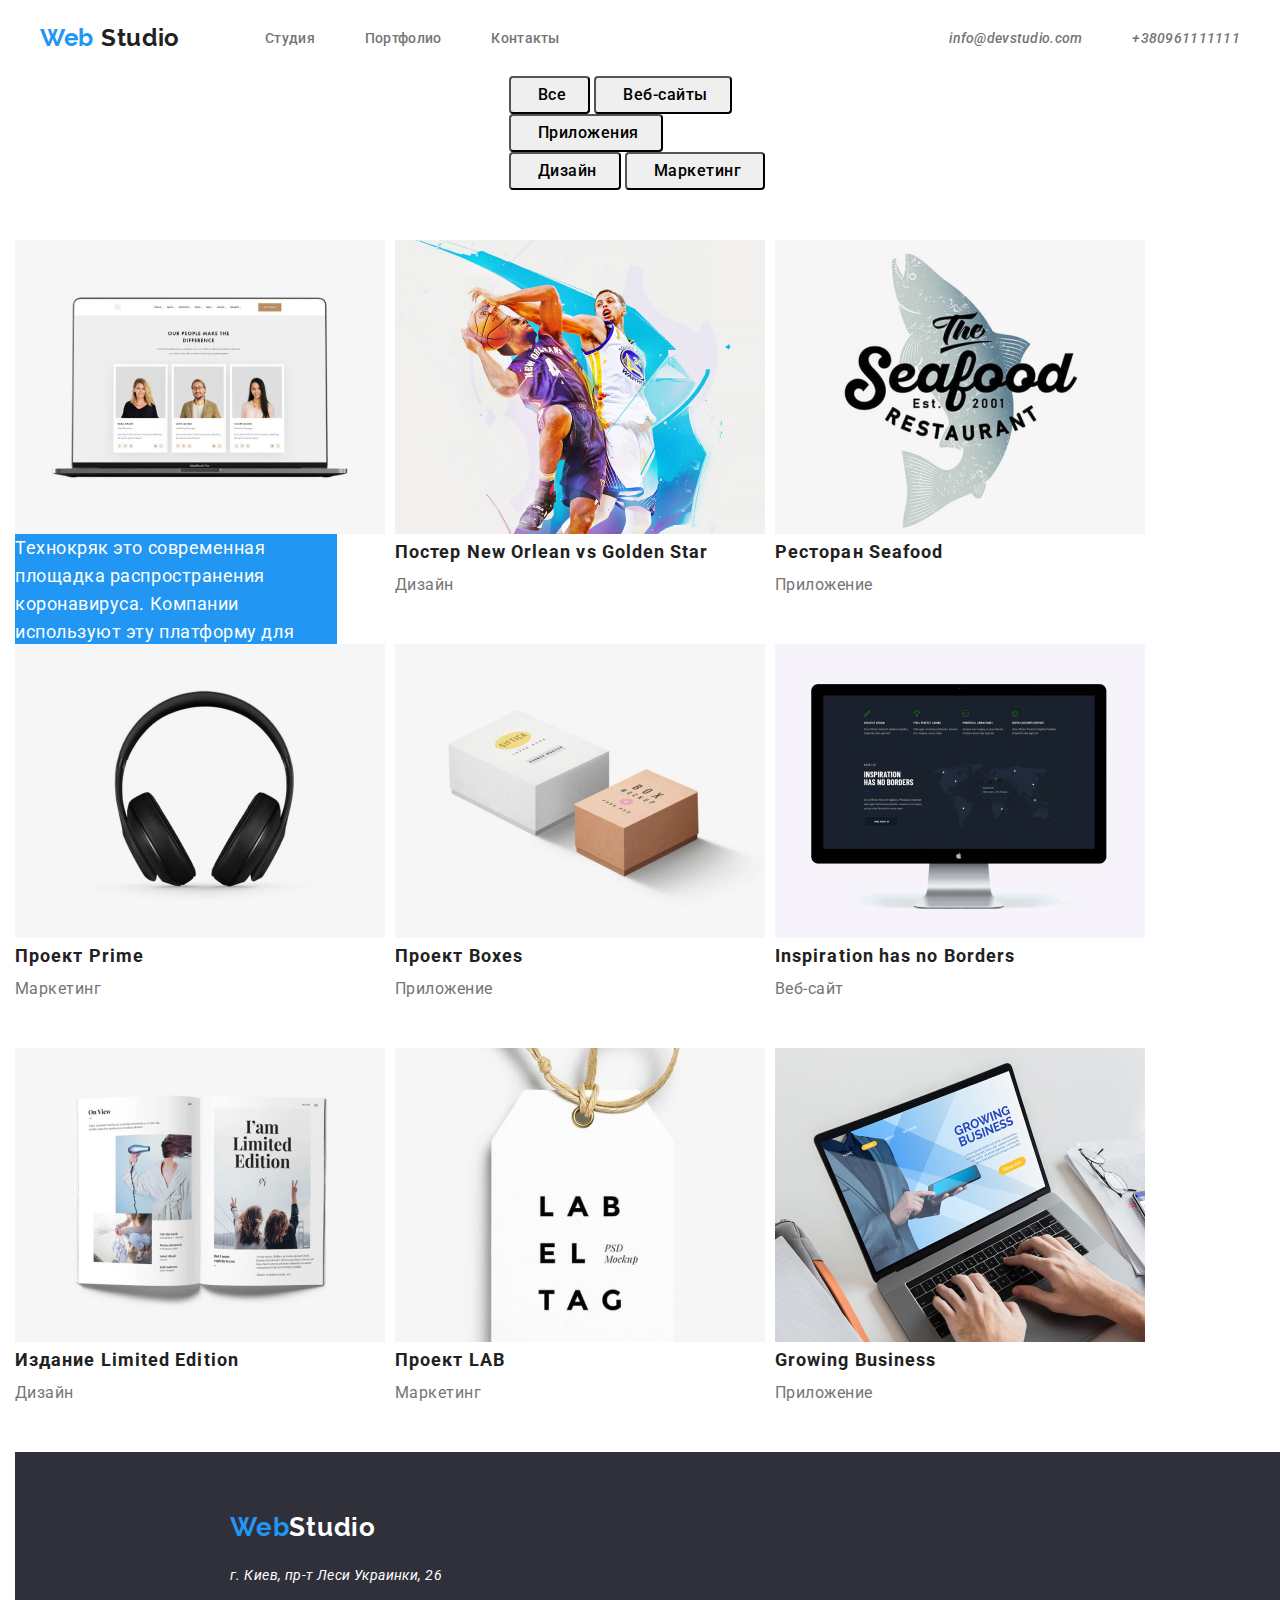
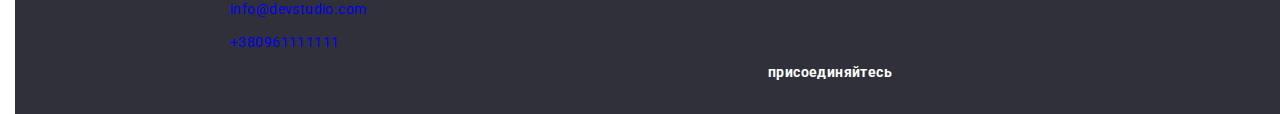
==== portfolio.html @ edb5d445 "исправления" ====
<!DOCTYPE html>
<html lang="ru">
<head>
    <meta charset="UTF-8">
    <meta name="viewport" content="width=device-width, initial-scale=1.0">
    <title>Портфолио</title>
    <link href="https://fonts.googleapis.com/css2?family=Raleway:wght@700&family=Roboto:wght@400;500;700&display=swap " rel="stylesheet">
    <link rel="stylesheet" href="./css/normalize.css">
    <link rel="stylesheet" href="./css/styles.css">
</head>
<body> 
   <!--шапка сайта-->
   <header class="header-navigation">
    <nav class="navigation container">
      <a class="logo link" href="./index.html" lang="en"><span class="logo-blue">Web </span>Studio</a>
        <ul class="navigation-list list">
            <li class="navigation-list-item">
              <a class="navigation-list-link link" href="./index.html" >Студия</a>
            </li>
            <li class="navigation-list-item">
              <a class="navigation-list-link link" href="./portfolio.html" >Портфолио</a>
            </li>
            <li class="navigation-list-item">
              <a class="navigation-list-link link" href="">Контакты</a>
            </li>
        </ul>
    <div class="header-utils">
    <address class="address list">
      <ul class="auth-nav list">
       <li class="navigation-list-item">
         <a class="header-mail-link link" href="mailto:info@devstudio.com">info@devstudio.com</a>
       </li>
       <li class="navigation-list-item">
         <a class="header-tel-link link" href="tel:+380961111111">+380961111111</a>
       </li>
     </ul>
    </address>
    </div>
    </nav>
</header>
<main>
<!--фильтр-->
    <main>
         <ul class="filtr list">
            <li class="filtr-list">
                <button class="filtr-list-button">Все</button>
                <button class="filtr-list-button">Веб-сайты</button>
                <button class="filtr-list-button">Приложения</button>
                <button class="filtr-list-button">Дизайн</button>
                <button class="filtr-list-button">Маркетинг</button>
            </li>  
            
         </ul>

<!--галерея-->
       <section>
       <h2 class="main-title" hidden>Галерея</h2>
       <ul class="galery list">
          <li class="galery-list">
              <a class="galery-list-link link" href="">
              <img class="galery-list-img" src="./img2/img.jpg" alt="изображение людей">
              <p class="galery-list-first">Технокряк это современная площадка распространения коронавируса. Компании используют эту платформу для цифрового шпионажа и атак на защищённые сервера конкурентов.</p>
              <h3 class="galery-title">Технокряк</h3>
              <p class="galery-subtitle">Веб-сайт</p> 
              </a> 
          </li>
          <li class="galery-list">
            <a class="galery-list-link link" href="">
             <img class="galery-list-img" src="./img2/img1.jpg" alt="изображение играющих баскетболистов">
             <h3 class="galery-title">Постер New Orlean vs Golden Star</h3>
             <p class="galery-subtitle">Дизайн</p> 
            </a> 
        </li>
        <li class="galery-list">
            <a class="galery-list-link link" href="">
             <img class="galery-list-img" src="./img2/img2.jpg" alt="название ресторана сиафуд">
             <h3 class="galery-title">Ресторан Seafood</h3>
             <p class="galery-subtitle">Приложение</p> 
            </a> 
        </li>
        <li class="galery-list">
            <a class="galery-list-link link" href="">
             <img class="galery-list-img" src="./img2/img3.jpg" alt="изображение наушников">
             <h3 class="galery-title">Проект Prime</h3>
             <p class="galery-subtitle">Маркетинг</p>
            </a>  
        </li>
        <li class="galery-list">
            <a class="galery-list-link link" href="">
             <img class="galery-list-img" src="./img2/img4.jpg" alt="изображение двух боксов">
             <h3 class="galery-title">Проект Boxes</h3>
             <p class="galery-subtitle">Приложение</p>
            </a>  
        </li>
        <li class="galery-list">
            <a class="galery-list-link link" href="">
             <img class="galery-list-img" src="./img2/img5.jpg" alt="изображение монитора">
             <h3 class="galery-title">Inspiration has no Borders</h3>
             <p class="galery-subtitle">Веб-сайт</p> 
            </a> 
        </li>
        <li class="galery-list">
            <a class="galery-list-link link" href="">
             <img class="galery-list-img" src="./img2/img6.jpg" alt="изображение книги">
             <h3 class="galery-title">Издание Limited Edition</h3>
             <p class="galery-subtitle">Дизайн</p> 
            </a> 
        </li>
        <li class="galery-list">
            <a class="galery-list-link link" href="">
             <img class="galery-list-img" src="./img2/img7.jpg" alt="изображение бирки">
             <h3 class="galery-title">Проект LAB</h3>
             <p class="galery-subtitle">Маркетинг</p> 
            </a>

        </li>
        <li class="galery-list">
            <a class="galery-list-link link" href="">
             <img class="galery-list-img" src="./img2/img8.jpg" alt="фотоноутбука">
             <h3 class="galery-title">Growing Business</h3>
             <p class="galery-subtitle">Приложение</p> 
            </a> 
        </li>
      </ul>
    </section>
    </main>

    <footer>
      <!--контактная инфо-->
      <section class="footer">
     <div class="container">
         <h2 hidden>контактная информация</h2>
        <a class="contacts-logo link" href="./index.html" lang="en"><span class="contacts-logo-blue link">Web</span>Studio</a>
           <ul class="contacts-list list">
             <li class="contacts-list-item">
               <address class="address">г. Киев, пр-т Леси Украинки, 26</address>
            </li>
             <li class="contacts-list-item">
               <a class="contacts-mail link" href="mailto:info@devstudio.com">info@devstudio.com</a>
            </li>
             <li class="contacts-list-item">
               <a class="contacts-tell link" href="tel:+380961111111">+380961111111</a>
            </li>
           </ul>                  
     <div class="invitation">
       <b class="footer-title">присоединяйтесь</b>
       <ul class="footer-social-list list">
        <li>
          <a class="footer-social-list-ikon" href="" aria-label="иконка инстаграмм"></a>
        </li>
        <li>
          <a class="footer-social-list-ikon" href="" aria-label="иконка твиттера"></a>
        </li>
        <li>
          <a class="footer-social-list-ikon" href="" aria-label="иконка фейсбук"></a>
        </li>
        <li>
          <a class="footer-social-list-ikon" href="" aria-label="иконка линкедин"></a>
        </li>
       </ul>
     </div>
    </div>
  </section>
    </footer>

</body>
---- css/styles.css ----
@font-face { 
    font-family: 'Raleway';
    font-style: normal;
    font-weight: 700;
    src: local('Raleway Bold'), local('Raleway-Bold'),
         url('../fonts/raleway-v16-latin-700.woff2') format('woff2'), /* Chrome 26+, Opera 23+, Firefox 39+ */
         url('../fonts/raleway-v16-latin-700.woff') format('woff'); /* Chrome 6+, Firefox 3.6+, IE 9+, Safari 5.1+ */
  }
  html {
    box-sizing: border-box;
  }

  *,
  *::before,
  *::after {
    box-sizing: inherit;
    margin: 0;
    padding: 0;
  }
  img{
    display: block;
    max-width: 100%;
    height: auto;
  }

  body{
    background-color: #ffffff;
    font-family: 'Roboto', sans-serif;
    font-style: normal;
    color:#757575;
    margin-left: 15px;
    margin-right: 15px;
    }
    
    .container {
    width: 1200px;
    padding-left: 0px;
    padding-right: 0px;
    margin-left: auto;
    margin-right: auto;
    }

    .our-team {
    background-color: #AFB1B8;
    width: 1620px;
    }
    

    /* оформление шапки */

    .navigation {
    display: block;
    display: flex;
    align-items: center;

    }

    .navigation-list{
    display: flex;
    }

    .navigation-list-item:not(:last-child)
    {margin-right: 50px;}

    .header-navigation{
      display: flex;  
      align-items: center;
      justify-content:space-between ;
      
      }

    .header-utils {
    margin-left: auto;
    display: flex;
    }
    .auth-nav {
      display: flex;
    }




    .navigation-list-item
    {
    font-weight: 500;
    font-size: 14px;
    line-height: 16px;
    letter-spacing: 0.02em;  
    color: #212121;
  
    }
    

 

    .link {text-decoration: none;}
    .list{
      list-style: none;
      padding: 0px;
      margin: 0px;}
    
    .logo
    {
    margin-right: 85px;  
    font-family: Raleway;
    font-weight: bold;
    font-size: 24px;
    line-height: 1.167;
    letter-spacing: 0.03em; 
    color: #212121;
    padding-top: 24px;
    padding-bottom: 24px;
    }
    .logo-blue
    {color: #2196F3}
    


    .navigation-list-link:hover,
    .navigation-list-link:focus,
    .header-mail-link:hover,
    .header-mail-link:focus,
    .header-tel-link:hover,
    .header-tel-link:focus
    {color: #2196F3}
    
    .navigation-list-link
    {
    font-weight: 500;
    font-size: 14px;
    line-height: 1.14;
    letter-spacing: 0.02em;
    text-decoration: none;
    list-style: none;
    text-decoration: none;
    color: #757575;
    padding-top: 32px;
    padding-bottom: 32px}
    
    
    
    .header-mail-link, 
    .header-tel-link
    {
    font-family: Roboto;
    font-weight: 500;
    font-size: 14px;
    line-height: 16px;
    letter-spacing: 0.02em; 
    color: #757575 }
    .header-address-list:not(:last-child)
    {margin-right: 50px;
    }
    
   
    /* оформлени героя */

    .hero{
      text-align: center;
      background-color: #2F303A;
      height: 600px;
      min-width: 1200px;
      margin-bottom:95px;
      padding-top: 200px;  
      
    }
    
    .hero-title{
    font-weight: 900;
    font-size: 44px;
    line-height: 1.36;
    color: #FFFFFF;
    margin-top: 0px;
    margin-bottom: 30px;
    
    
    }
    
    .hero-title-button
    {
    width: 200px;
    height: 50px;
    background-color: #2196F3;
    color: #ffffff;
    border-radius: 4px;
    border-color:#2196F3;
    }
    .hero .container {
      margin-bottom: 110px;
    }


    /*для всех h2*/
    .main-title{ 
        font-weight: bold;
        font-size: 36px;
        line-height: 1.167;
        text-align: center;
        letter-spacing: 0.03em;
        color: #212121;
        margin-bottom: 60px;
      }

        
        
    
    
     /* оформлени наши преимущества */ 
     .about-us-title {
      display: inline-block;
    display: flex;
     }
     

    .about-us-title-list {
    font-weight: bold;
    font-size: 14px;
    line-height: 16px;
    letter-spacing: 0.03em;
    text-transform: uppercase;
    color: #212121;
    margin-bottom: 15px;
    }


    .subtitle
    {
    font-weight: normal;
    font-size: 14px;
    line-height: 1.714;   
    letter-spacing: 0.03em;
    }

    .about-us .container  {
    padding: 0px;
    margin-bottom: 94px;
    display: inline-block;
    display: flex;
    font-weight: 500;
    font-size: 14px;
    line-height: 16px;
    letter-spacing: 0.02em;
    }


    .about-us .container:not(:last-child)
    {margin-right: 30px;
    }
    
    /* оформлени чем занимаемся */
    .services {
    display: inline-block;
    display: flex;
    text-align: center;
    margin-bottom: 95px;
      
    align-items: center;
    justify-content:space-between ;
    
    }

    .services .main-title {
      margin-bottom: 50px;
    }


    .services-list {
      display: flex;
     
    }

    .services-box:not(:last-child)
    {margin-right: 30px;
      
    }
    
    .services .container{
    display: flex;
    flex-wrap: wrap;
    min-width: 370px;
    justify-content:space-between;
    padding: 0px;
    display: inline-block;
    }

    .services-title
    {
    font-weight: bold;
    font-size: 14px;
    line-height: 1.143;
    text-align: center;
    letter-spacing: 0.03em;
    text-transform: uppercase; 
    color: #FFFFFF; 
    padding: 27px;
    background-color: #2F303A;
    }
     .services-list .container {
      width: 370px;
      height: 1,26px;
     }
    

    /* оформлени наша команда */
   
    .social-list {
      display: flex;
      text-align: center;
  
    }
 
     .our-team-box {
       background-color: #FFFFFF;
       width: 270px;
       height: 422px;
       box-sizing: border-box;
     }
      
     .names-team
      {
      font-weight: 500;
      color: #212121;
      padding-top: 20px;
      padding-left: 56px; 
      padding-right: 56px;
      padding-bottom: 10px;
       
    }

    .our-team-box:not(:last-child)
    {margin-right: 30px;
    }
     
    .our-team-box-profession {
      padding-bottom: 85px;
      
    }

    .our-team .container {
      margin-bottom: 95px;
    } 

    .our-team {
    background-color: #F5F4FA;
    display: flex;
    text-align: center;
    width: 1630px;
    padding-top: 105px;
      }

    .our-team-profession,
    .names-team
    {
    font-size: 16px;
    line-height: 1.19;  
    letter-spacing: 0.03em; 
    color: #757575; 
    }

    /* оформлени постоянные клиенты */
    

    .main-title {
    padding-top: 20px;
    }
    
    .our-clients {
      display: flex;
      text-align: center;
      margin-bottom: 95px; 
    }
    .our-clients-logo:not(:last-child)
    {margin-right: 30px;}
    

    
    /* оформлени контактная инфо */

    .footer {
      width: 1630px;
      height: 262px;
      background-color: #2F303A;
      padding-top: 60px; 
    }

    .footer.container{
      width: 280px;
      margin-right: 44px;
    }


    .invitation {
      text-align: center;
      
    }
    
    .contacts-logo
    {
    font-family: Raleway;
    font-weight: bold;
    font-size: 26px;
    line-height: 1.19; 
    letter-spacing: 0.03em;   
    color: #FFFFFF;

    padding-top: 60px;
    }
    
    .contacts-logo-blue
    {
    color: #2196F3
    }
    
    .address
    {
    display: inline-block;
    font-size: 14px;
    line-height: 1.71;   
    letter-spacing: 0.03em;   
    color: #FFFFFF;
    }
    
    .contacts-list-item
    {
    font-size: 14px;
    line-height: 24px;   
    letter-spacing: 0.03em;  
    color: rgba(255, 255, 255, 0.6);

    padding-bottom: 9px;
    }
    
    .contacts-list {
      width: 231px;
      margin: 0px;
      padding-top: 20px;
  
      
    }
    
    .footer-title{
    font-weight: bold;
    font-size: 14px;
    line-height: 1.143;
    letter-spacing: 0.03em;
    color: #FFFFFF;
    }
    
    
    /* оформлени портфолио фильтр */
    
  

    .filtr-list-button
    {
    height: 38px;
    min-width: 30px;
    padding-left: 27px;
    padding-right: 22px;
    
  
    font-weight: 500;
    font-size: 16px;
    line-height: 1.62;
    letter-spacing: 0.03em;
    border-radius: 4px;
    }
    
    .filtr {
      display: inline-block;
      margin-left: 494px;
      margin-right: 494px;
      margin-bottom: 50px;
      display: flex;
    }


    .filtr-list-button:hover,
    .filtr-list-button:focus
    {color: #FFFFFF;
    background-color:#2196F3
    }
    
    .galery-list 
    {
    width: 370px;
    height: 404px;
    left: 615px;
    top: 262px;
    }

    .galery-title
    {
    font-weight: bold;
    font-size: 18px;
    line-height: 2;
    letter-spacing: 0.06em;
    color: #212121;
    }
    
    .galery-subtitle 
    {
    font-size: 16px;
    line-height: 30px;
    letter-spacing: 0.03em;
    color: #757575; }
    
    .galery-list-first
    {
    font-family: Roboto;
    font-style: normal;
    font-weight: normal;
    font-size: 18px;
    line-height: 1.56;
    letter-spacing: 0.03em;  
    color: #FFFFFF;
    background-color:#2196F3;
    width: 322px;
    height: 168px;
    left: 254px;
    top: 316px;
    }
    
    .galery {
    display: flex;
    flex-wrap: wrap;
 
    }

    .galery:nth-child(3n)
    {margin-right: 0px;}

    .galery { margin-right: 30}

    .galery-list {
    width: 380px;
    height: 404px;
    }
    /*
    
    


    /*outline: 1px solid tomato ;*/
    
    
    
    /*  .about-us .container  {
    padding: 0px;
    margin-bottom: 94px;
    display: inline-block;
    display: flex;
    }      центрирование  */
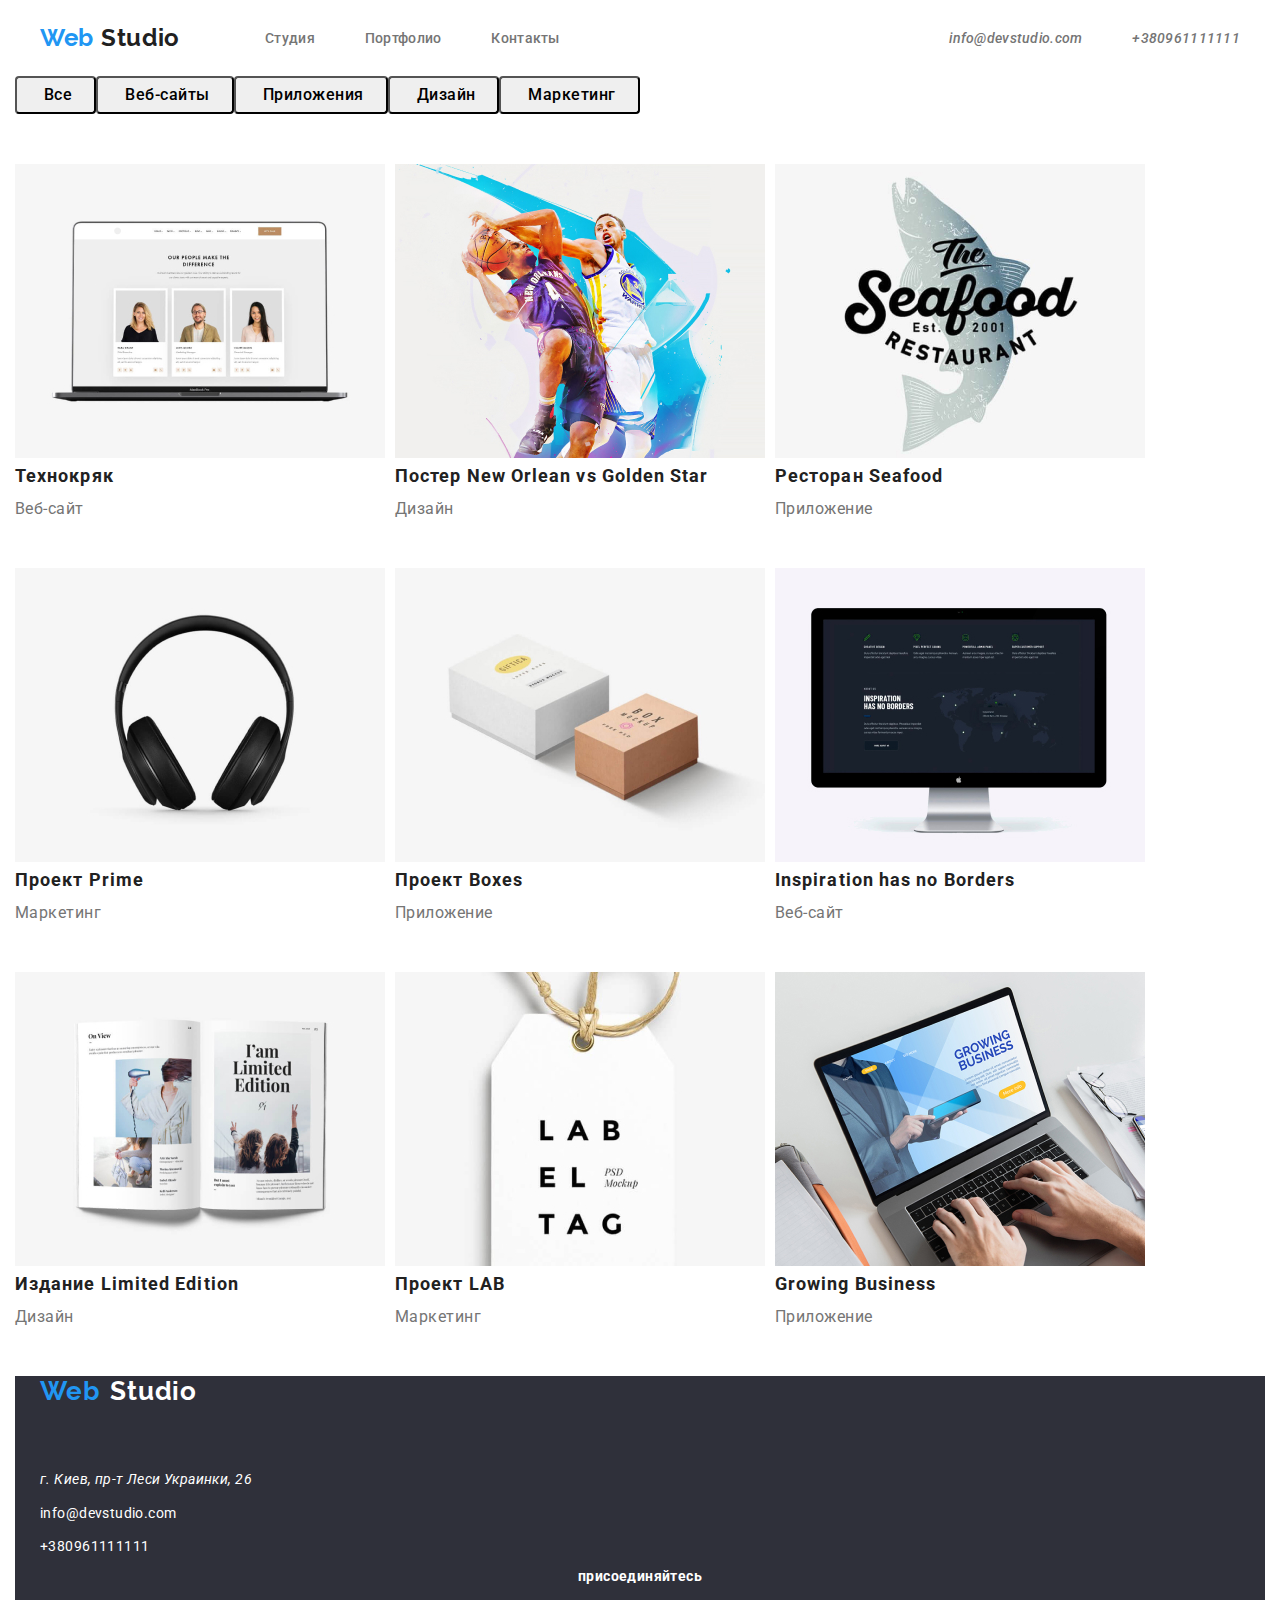
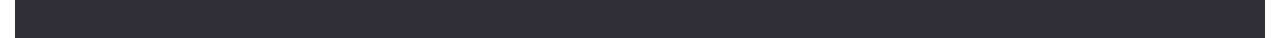
==== commit 83d1df0e: "Оформлена "студия" после коммента ментора" ====
--- a/portfolio.html
+++ b/portfolio.html
@@ -44,22 +44,34 @@
          <ul class="filtr list">
             <li class="filtr-list">
                 <button class="filtr-list-button">Все</button>
-                <button class="filtr-list-button">Веб-сайты</button>
+            </li> 
+            <li class="filtr-list">
+              <button class="filtr-list-button">Веб-сайты</button>
+            </li>
+            <li class="filtr-list">   
                 <button class="filtr-list-button">Приложения</button>
+            </li>
+            <li class="filtr-list">  
                 <button class="filtr-list-button">Дизайн</button>
+            </li>
+            <li class="filtr-list">  
                 <button class="filtr-list-button">Маркетинг</button>
-            </li>  
+            </li>
             
          </ul>
 
 <!--галерея-->
-       <section>
+       <section class="section">
        <h2 class="main-title" hidden>Галерея</h2>
        <ul class="galery list">
           <li class="galery-list">
               <a class="galery-list-link link" href="">
               <img class="galery-list-img" src="./img2/img.jpg" alt="изображение людей">
-              <p class="galery-list-first">Технокряк это современная площадка распространения коронавируса. Компании используют эту платформу для цифрового шпионажа и атак на защищённые сервера конкурентов.</p>
+            <!--
+                <p class="galery-list-first">
+                Технокряк это современная площадка распространения коронавируса. Компании используют эту платформу для цифрового шпионажа и атак на защищённые сервера конкурентов.
+              </p>
+            -->
               <h3 class="galery-title">Технокряк</h3>
               <p class="galery-subtitle">Веб-сайт</p> 
               </a> 
@@ -127,7 +139,7 @@
 
     <footer>
       <!--контактная инфо-->
-      <section class="footer">
+      <section class="footer section">
      <div class="container">
          <h2 hidden>контактная информация</h2>
         <a class="contacts-logo link" href="./index.html" lang="en"><span class="contacts-logo-blue link">Web</span>Studio</a>
--- a/css/styles.css
+++ b/css/styles.css
@@ -39,12 +39,11 @@
     margin-left: auto;
     margin-right: auto;
     }
-
-    .our-team {
-    background-color: #AFB1B8;
-    width: 1620px;
-    }
-    
+     
+    /*.our-team {
+      background-color: #AFB1B8;
+      width: 1620px;
+      }*/
 
     /* оформление шапки */
 
@@ -208,7 +207,7 @@
      /* оформлени наши преимущества */ 
      .about-us-title {
       display: inline-block;
-    display: flex;
+      display: flex;
      }
      
 
@@ -248,17 +247,20 @@
     }
     
     /* оформлени чем занимаемся */
-    .services {
+    .services{
     display: inline-block;
     display: flex;
     text-align: center;
     margin-bottom: 95px;
-      
     align-items: center;
     justify-content:space-between ;
-    
-    }
-
+    }
+    
+   
+
+    .our-team-box-img {
+      margin-bottom: 30px;
+    }
     .services .main-title {
       margin-bottom: 50px;
     }
@@ -320,11 +322,9 @@
       {
       font-weight: 500;
       color: #212121;
-      padding-top: 20px;
       padding-left: 56px; 
       padding-right: 56px;
-      padding-bottom: 10px;
-       
+      margin-bottom: 10px;
     }
 
     .our-team-box:not(:last-child)
@@ -332,19 +332,20 @@
     }
      
     .our-team-box-profession {
-      padding-bottom: 85px;
-      
+      margin-bottom: 84px;
     }
 
     .our-team .container {
       margin-bottom: 95px;
+     
+      
     } 
 
     .our-team {
     background-color: #F5F4FA;
     display: flex;
     text-align: center;
-    width: 1630px;
+    min-width: 1200px;
     padding-top: 105px;
       }
 
@@ -364,10 +365,13 @@
     padding-top: 20px;
     }
     
+  
+
     .our-clients {
       display: flex;
       text-align: center;
       margin-bottom: 95px; 
+
     }
     .our-clients-logo:not(:last-child)
     {margin-right: 30px;}
@@ -377,23 +381,31 @@
     /* оформлени контактная инфо */
 
     .footer {
-      width: 1630px;
-      height: 262px;
-      background-color: #2F303A;
-      padding-top: 60px; 
+      min-width: 1200px;
+      min-height: 262px;
+      background-color: #2F303A; 
     }
 
     .footer.container{
       width: 280px;
       margin-right: 44px;
     }
-
+    
+    .contacts-mail, .contacts-tell{
+      color: #FFFFFF;
+    }
 
     .invitation {
       text-align: center;
       
     }
     
+    .our-contacts-list {
+      display: flex;
+      
+    }
+
+
     .contacts-logo
     {
     font-family: Raleway;
@@ -402,13 +414,12 @@
     line-height: 1.19; 
     letter-spacing: 0.03em;   
     color: #FFFFFF;
-
-    padding-top: 60px;
     }
     
     .contacts-logo-blue
     {
-    color: #2196F3
+    color: #2196F3;
+    margin-right: 11px;
     }
     
     .address
@@ -432,13 +443,18 @@
     
     .contacts-list {
       width: 231px;
-      margin: 0px;
-      padding-top: 20px;
-  
-      
-    }
-    
-    .footer-title{
+      margin-right: 84px;
+      margin-top: 60px;
+      
+    }
+
+   .footer-social-list{
+    margin-top: 72px;
+   }
+
+   
+
+    .footer-title {
     font-weight: bold;
     font-size: 14px;
     line-height: 1.143;
@@ -468,8 +484,6 @@
     
     .filtr {
       display: inline-block;
-      margin-left: 494px;
-      margin-right: 494px;
       margin-bottom: 50px;
       display: flex;
     }
@@ -505,7 +519,7 @@
     letter-spacing: 0.03em;
     color: #757575; }
     
-    .galery-list-first
+    /* .galery-list-first 
     {
     font-family: Roboto;
     font-style: normal;
@@ -520,6 +534,7 @@
     left: 254px;
     top: 316px;
     }
+    */
     
     .galery {
     display: flex;
@@ -539,7 +554,7 @@
     /*
     
     
-
+/**/
 
     /*outline: 1px solid tomato ;*/
     
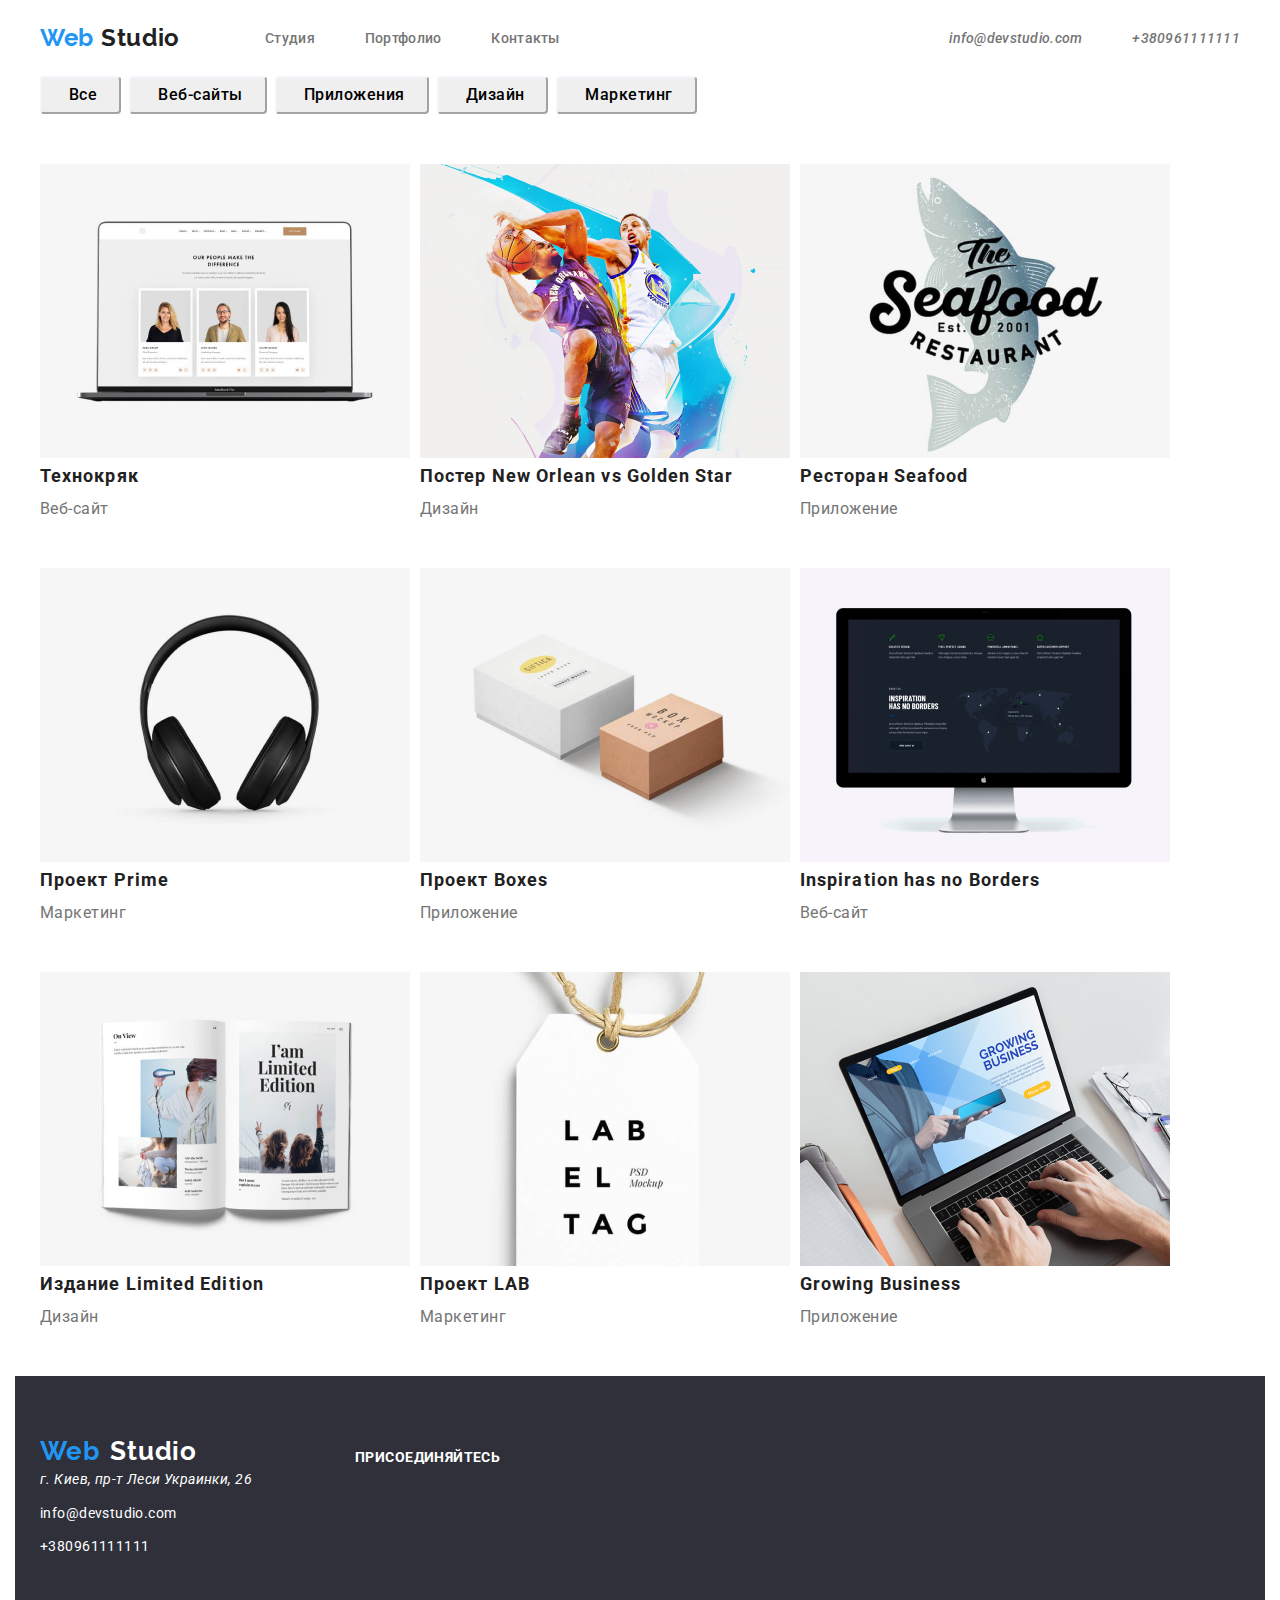
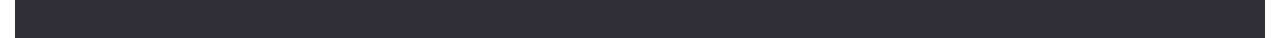
==== commit 50930a79: "перед проверкой" ====
--- a/portfolio.html
+++ b/portfolio.html
@@ -41,6 +41,8 @@
 <main>
 <!--фильтр-->
     <main>
+      <section class="portfolio section">
+        <div class="portfolio-main container">
          <ul class="filtr list">
             <li class="filtr-list">
                 <button class="filtr-list-button">Все</button>
@@ -57,13 +59,10 @@
             <li class="filtr-list">  
                 <button class="filtr-list-button">Маркетинг</button>
             </li>
-            
          </ul>
-
 <!--галерея-->
-       <section class="section">
-       <h2 class="main-title" hidden>Галерея</h2>
-       <ul class="galery list">
+         <h2 class="main-title" hidden>Галерея</h2>
+         <ul class="galery list">
           <li class="galery-list">
               <a class="galery-list-link link" href="">
               <img class="galery-list-img" src="./img2/img.jpg" alt="изображение людей">
@@ -134,16 +133,17 @@
             </a> 
         </li>
       </ul>
-    </section>
+  </div>
+  </section>
     </main>
 
     <footer>
       <!--контактная инфо-->
       <section class="footer section">
-     <div class="container">
+       <div class="our-contacts-list container">
          <h2 hidden>контактная информация</h2>
-        <a class="contacts-logo link" href="./index.html" lang="en"><span class="contacts-logo-blue link">Web</span>Studio</a>
-           <ul class="contacts-list list">
+         <ul class="contacts-list list">
+          <a class="contacts-logo link" href="./index.html" lang="en"><span class="contacts-logo-blue link">Web</span>Studio</a>
              <li class="contacts-list-item">
                <address class="address">г. Киев, пр-т Леси Украинки, 26</address>
             </li>
@@ -153,10 +153,9 @@
              <li class="contacts-list-item">
                <a class="contacts-tell link" href="tel:+380961111111">+380961111111</a>
             </li>
-           </ul>                  
-     <div class="invitation">
-       <b class="footer-title">присоединяйтесь</b>
-       <ul class="footer-social-list list">
+           </ul>    
+           <ul class="footer-social-list list">             
+             <b class="footer-title">ПРИСОЕДИНЯЙТЕСЬ</b>
         <li>
           <a class="footer-social-list-ikon" href="" aria-label="иконка инстаграмм"></a>
         </li>
@@ -175,5 +174,6 @@
   </section>
     </footer>
 
+
 </body>
 
--- a/css/styles.css
+++ b/css/styles.css
@@ -465,29 +465,34 @@
     
     /* оформлени портфолио фильтр */
     
-  
-
+  .portfolio{
+    display: inline-block;
+    display: flex;
+  }
+   
     .filtr-list-button
     {
     height: 38px;
     min-width: 30px;
     padding-left: 27px;
     padding-right: 22px;
-    
-  
     font-weight: 500;
     font-size: 16px;
     line-height: 1.62;
     letter-spacing: 0.03em;
     border-radius: 4px;
-    }
-    
+    border-color: #F5F4FA;
+    }
+    
+    .filtr-list:not(:last-child)
+    {margin-right: 8px;}
+  
+   
     .filtr {
-      display: inline-block;
       margin-bottom: 50px;
       display: flex;
     }
-
+    
 
     .filtr-list-button:hover,
     .filtr-list-button:focus
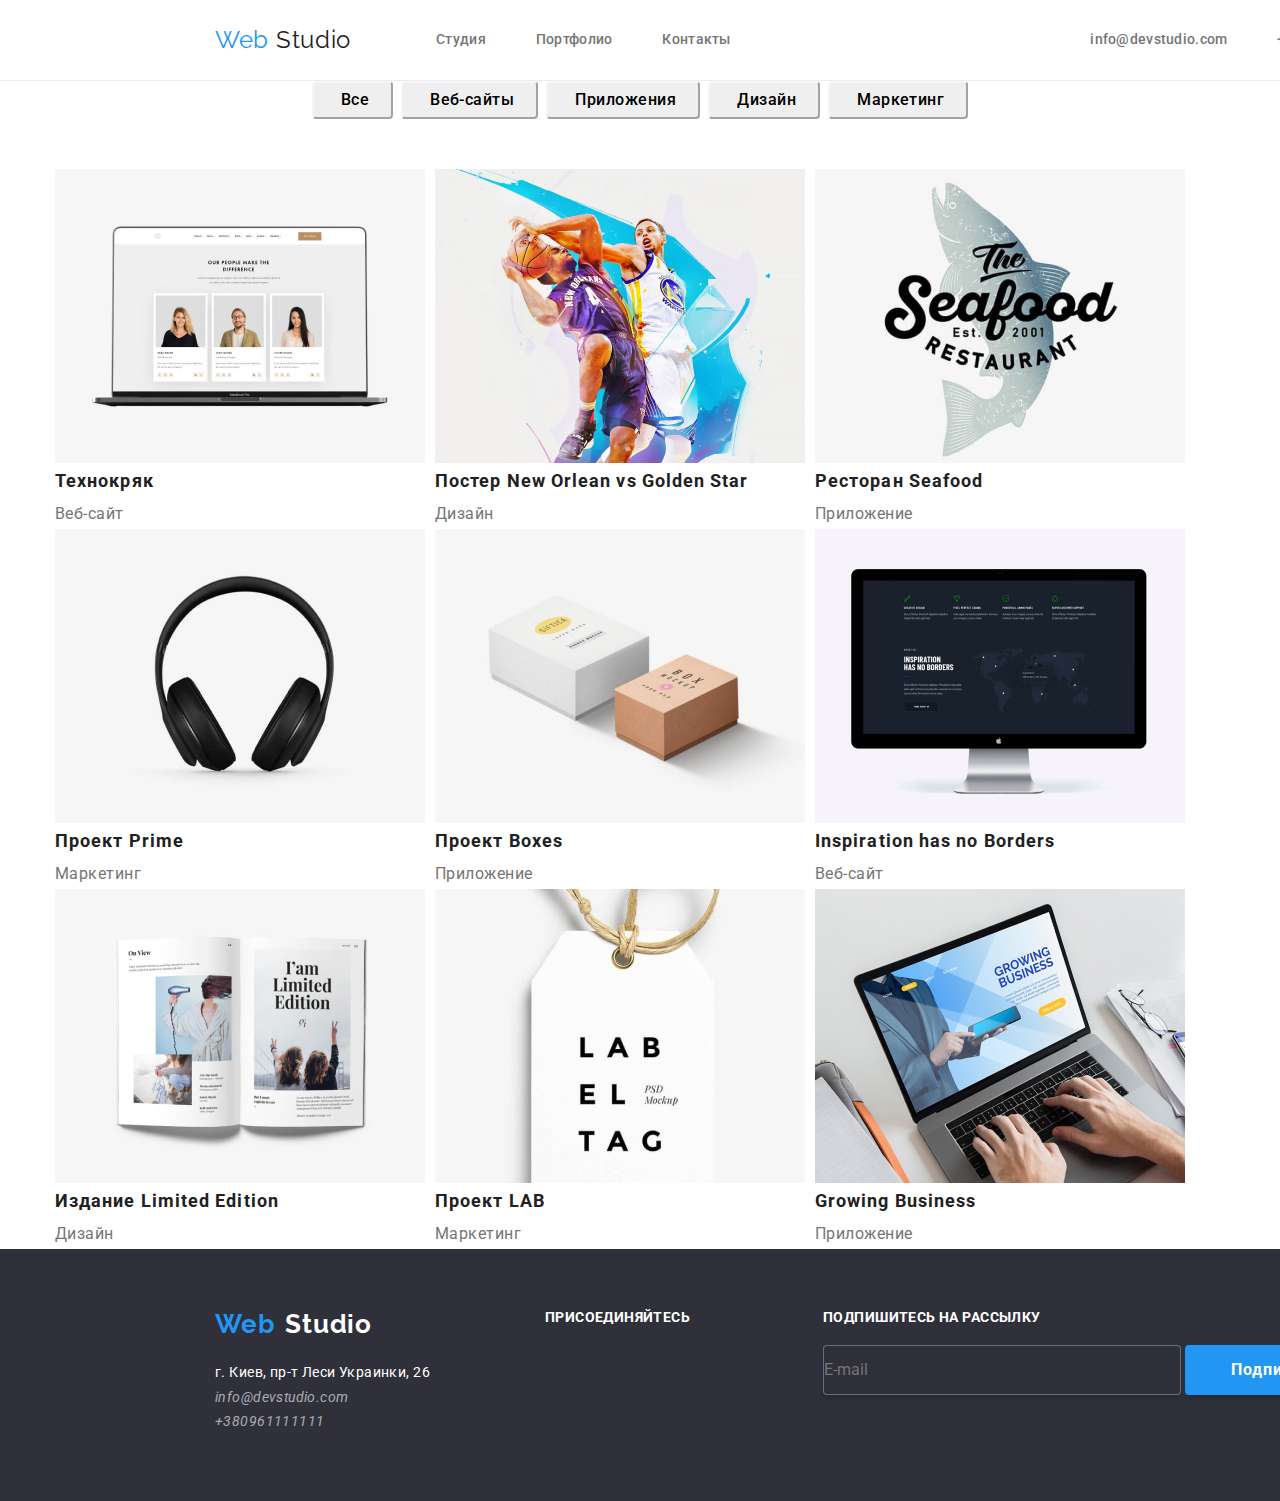
==== commit e6553776: "закончила студию" ====
--- a/portfolio.html
+++ b/portfolio.html
@@ -3,42 +3,42 @@
 <head>
     <meta charset="UTF-8">
     <meta name="viewport" content="width=device-width, initial-scale=1.0">
-    <title>Портфолио</title>
+    <title>Студия</title>
     <link href="https://fonts.googleapis.com/css2?family=Raleway:wght@700&family=Roboto:wght@400;500;700&display=swap " rel="stylesheet">
     <link rel="stylesheet" href="./css/normalize.css">
     <link rel="stylesheet" href="./css/styles.css">
 </head>
 <body> 
-   <!--шапка сайта-->
-   <header class="header-navigation">
-    <nav class="navigation container">
-      <a class="logo link" href="./index.html" lang="en"><span class="logo-blue">Web </span>Studio</a>
-        <ul class="navigation-list list">
-            <li class="navigation-list-item">
-              <a class="navigation-list-link link" href="./index.html" >Студия</a>
-            </li>
-            <li class="navigation-list-item">
-              <a class="navigation-list-link link" href="./portfolio.html" >Портфолио</a>
-            </li>
-            <li class="navigation-list-item">
-              <a class="navigation-list-link link" href="">Контакты</a>
-            </li>
-        </ul>
-    <div class="header-utils">
-    <address class="address list">
-      <ul class="auth-nav list">
-       <li class="navigation-list-item">
-         <a class="header-mail-link link" href="mailto:info@devstudio.com">info@devstudio.com</a>
-       </li>
-       <li class="navigation-list-item">
-         <a class="header-tel-link link" href="tel:+380961111111">+380961111111</a>
-       </li>
-     </ul>
-    </address>
-    </div>
-    </nav>
-</header>
-<main>
+    <!--шапка сайта-->
+    <header class="header-navigation">
+          <nav class="navigation container">
+            <a class="logo link" href="./index.html" lang="en"><span class="logo-blue">Web </span>Studio</a>
+              <ul class="navigation-list list">
+                  <li class="navigation-list-item">
+                    <a class="navigation-list-link link" href="./index.html" >Студия</a>
+                  </li>
+                  <li class="navigation-list-item">
+                    <a class="navigation-list-link link" href="./portfolio.html" >Портфолио</a>
+                  </li>
+                  <li class="navigation-list-item">
+                    <a class="navigation-list-link link" href="">Контакты</a>
+                  </li>
+              </ul>
+          <div class="header-utils">
+          <address class="address">
+            <ul class="auth-nav list">
+             <li class="navigation-list-item">
+               <a class="header-mail-link link" href="mailto:info@devstudio.com">info@devstudio.com</a>
+             </li>
+             <li class="navigation-list-item">
+               <a class="header-tel-link link" href="tel:+380961111111">+380961111111</a>
+             </li>
+           </ul>
+          </address>
+          </div>
+          </nav>
+    </header>
+    <main>
 <!--фильтр-->
     <main>
       <section class="portfolio section">
@@ -137,43 +137,46 @@
   </section>
     </main>
 
-    <footer>
+    <footer class="footer">
       <!--контактная инфо-->
-      <section class="footer section">
-       <div class="our-contacts-list container">
-         <h2 hidden>контактная информация</h2>
-         <ul class="contacts-list list">
+      <h2 hidden>контактная информация</h2>
+       <div class="info container">
+         <div class="address-container list">
           <a class="contacts-logo link" href="./index.html" lang="en"><span class="contacts-logo-blue link">Web</span>Studio</a>
-             <li class="contacts-list-item">
-               <address class="address">г. Киев, пр-т Леси Украинки, 26</address>
-            </li>
-             <li class="contacts-list-item">
-               <a class="contacts-mail link" href="mailto:info@devstudio.com">info@devstudio.com</a>
-            </li>
-             <li class="contacts-list-item">
-               <a class="contacts-tell link" href="tel:+380961111111">+380961111111</a>
-            </li>
-           </ul>    
-           <ul class="footer-social-list list">             
+               <address class="address">
+                
+               <p class="contacts-list-item">
+                <a class="contacts-address link" href= ""target="-blank" > г. Киев, пр-т Леси Украинки, 26 </a>
+                <a class="contacts-mail link" href="mailto:info@devstudio.com">info@devstudio.com</a>
+                <a class="contacts-tell link" href="tel:+380961111111">+380961111111</a>
+              </p>
+            </address>
+          </div>
+           <div class="social-icons">           
              <b class="footer-title">ПРИСОЕДИНЯЙТЕСЬ</b>
+             <ul class="social-icons-list list">
         <li>
-          <a class="footer-social-list-ikon" href="" aria-label="иконка инстаграмм"></a>
+          <a class="social-icons-list " href="1" aria-label="иконка инстаграмм"></a>
         </li>
         <li>
-          <a class="footer-social-list-ikon" href="" aria-label="иконка твиттера"></a>
+          <a class="social-icons-list" href="2" aria-label="иконка твиттера"></a>
         </li>
         <li>
-          <a class="footer-social-list-ikon" href="" aria-label="иконка фейсбук"></a>
+          <a class="social-icons-list" href="3" aria-label="иконка фейсбук"></a>
         </li>
         <li>
-          <a class="footer-social-list-ikon" href="" aria-label="иконка линкедин"></a>
+          <a class="social-icons-list" href="4" aria-label="иконка линкедин"></a>
         </li>
-       </ul>
+      </ul>
+         </div>
+      <div class="mailing-list">
+        <b class="footer-title">подпишитесь на рассылку</b>
+        <input type="email" name="email" required="" placeholder="E-mail" class="mailing-list-input">
+        <button type="submit" class="mailing-list-btn">Подписаться</button>
+
+      </div>
+ 
      </div>
-    </div>
-  </section>
     </footer>
 
-
 </body>
-
--- a/css/styles.css
+++ b/css/styles.css
@@ -24,22 +24,22 @@
   }
 
   body{
-    background-color: #ffffff;
+    
     font-family: 'Roboto', sans-serif;
     font-style: normal;
     color:#757575;
-    margin-left: 15px;
-    margin-right: 15px;
+    
     }
     
     .container {
     width: 1200px;
-    padding-left: 0px;
-    padding-right: 0px;
+    padding-left: 15px;
+    padding-right: 15px;
     margin-left: auto;
     margin-right: auto;
     }
      
+   
     /*.our-team {
       background-color: #AFB1B8;
       width: 1620px;
@@ -48,10 +48,10 @@
     /* оформление шапки */
 
     .navigation {
-    display: block;
     display: flex;
     align-items: center;
-
+    margin-left: 200px;
+    margin-right: 200px;
     }
 
     .navigation-list{
@@ -61,11 +61,11 @@
     .navigation-list-item:not(:last-child)
     {margin-right: 50px;}
 
-    .header-navigation{
-      display: flex;  
-      align-items: center;
-      justify-content:space-between ;
-      
+    .header-navigation{  
+      width: 1600px;
+      border-bottom: 1px solid #ECECEC;
+      margin-left: auto;
+      margin-right: auto;
       }
 
     .header-utils {
@@ -75,8 +75,6 @@
     .auth-nav {
       display: flex;
     }
-
-
 
 
     .navigation-list-item
@@ -88,28 +86,27 @@
     color: #212121;
   
     }
-    
-
- 
-
-    .link {text-decoration: none;}
+    .link{
+      display: inline-block;
+      text-decoration: none;
+    }
+
     .list{
       list-style: none;
       padding: 0px;
-      margin: 0px;}
+      margin: 0px;
+      }
     
     .logo
     {
     margin-right: 85px;  
     font-family: Raleway;
-    font-weight: bold;
     font-size: 24px;
     line-height: 1.167;
     letter-spacing: 0.03em; 
-    color: #212121;
-    padding-top: 24px;
-    padding-bottom: 24px;
-    }
+    color: #212121;    
+    }
+
     .logo-blue
     {color: #2196F3}
     
@@ -141,11 +138,11 @@
     .header-mail-link, 
     .header-tel-link
     {
-    font-family: Roboto;
+    font-style: normal;
     font-weight: 500;
     font-size: 14px;
-    line-height: 16px;
-    letter-spacing: 0.02em; 
+    line-height: 1.42;
+    letter-spacing: 0.02em;
     color: #757575 }
     .header-address-list:not(:last-child)
     {margin-right: 50px;
@@ -153,14 +150,14 @@
     
    
     /* оформлени героя */
+    .main{
+    width: 1600px;
+    height: 800px;
+    background-color: #2F303A;
+    }
 
     .hero{
-      text-align: center;
-      background-color: #2F303A;
-      height: 600px;
-      min-width: 1200px;
-      margin-bottom:95px;
-      padding-top: 200px;  
+      text-align: center; 
       
     }
     
@@ -169,8 +166,11 @@
     font-size: 44px;
     line-height: 1.36;
     color: #FFFFFF;
-    margin-top: 0px;
+    letter-spacing: 0.06em;
+    text-transform: uppercase;
     margin-bottom: 30px;
+    margin-top: 0;
+    padding-top: 200px;
     
     
     }
@@ -196,8 +196,7 @@
         line-height: 1.167;
         text-align: center;
         letter-spacing: 0.03em;
-        color: #212121;
-        margin-bottom: 60px;
+        margin-bottom: 50px;
       }
 
         
@@ -205,23 +204,44 @@
     
     
      /* оформлени наши преимущества */ 
+
+     .about-us{
+     display: block;
+    }
+
+
+    .about-main{
+      width: 1200px;
+
+    }
      .about-us-title {
-      display: inline-block;
-      display: flex;
+      display: flex;
+      padding-top: 94px;
+      padding-bottom: 94px;
      }
      
+    .advantage:not(:last-child) {
+      margin-right: 30px;}
+     
+
+
+      .advantage {
+      width: 270px;
+      height: 120px;
+    
+     }
 
     .about-us-title-list {
-    font-weight: bold;
-    font-size: 14px;
-    line-height: 16px;
-    letter-spacing: 0.03em;
-    text-transform: uppercase;
-    color: #212121;
-    margin-bottom: 15px;
-    }
-
-
+      padding-top: 30px;
+      padding-bottom: 10px;
+      font-weight: 700;
+      font-size: 14px;
+      line-height: 1.143;
+      text-transform: uppercase;
+      color: #212121;
+    }
+
+           
     .subtitle
     {
     font-weight: normal;
@@ -230,28 +250,13 @@
     letter-spacing: 0.03em;
     }
 
-    .about-us .container  {
-    padding: 0px;
-    margin-bottom: 94px;
-    display: inline-block;
-    display: flex;
-    font-weight: 500;
-    font-size: 14px;
-    line-height: 16px;
-    letter-spacing: 0.02em;
-    }
-
-
-    .about-us .container:not(:last-child)
-    {margin-right: 30px;
-    }
     
     /* оформлени чем занимаемся */
     .services{
     display: inline-block;
     display: flex;
     text-align: center;
-    margin-bottom: 95px;
+    padding-bottom: 95px;
     align-items: center;
     justify-content:space-between ;
     }
@@ -277,11 +282,9 @@
     }
     
     .services .container{
-    display: flex;
     flex-wrap: wrap;
     min-width: 370px;
     justify-content:space-between;
-    padding: 0px;
     display: inline-block;
     }
 
@@ -314,17 +317,13 @@
      .our-team-box {
        background-color: #FFFFFF;
        width: 270px;
-       height: 422px;
        box-sizing: border-box;
      }
       
      .names-team
       {
       font-weight: 500;
-      color: #212121;
-      padding-left: 56px; 
-      padding-right: 56px;
-      margin-bottom: 10px;
+      margin-top: 30px;
     }
 
     .our-team-box:not(:last-child)
@@ -332,21 +331,17 @@
     }
      
     .our-team-box-profession {
-      margin-bottom: 84px;
-    }
-
-    .our-team .container {
-      margin-bottom: 95px;
-     
-      
-    } 
+      margin-top: 10px;
+    }
 
     .our-team {
     background-color: #F5F4FA;
-    display: flex;
-    text-align: center;
-    min-width: 1200px;
-    padding-top: 105px;
+    width: 1600px;
+    height: 702px;
+    padding-top: 94px;
+    padding-bottom: 94px;
+    margin-left: auto;
+    margin-right: auto;
       }
 
     .our-team-profession,
@@ -361,18 +356,33 @@
     /* оформлени постоянные клиенты */
     
 
-    .main-title {
-    padding-top: 20px;
-    }
-    
-  
-
+  .clients{
+    padding-top: 94px;
+    padding-bottom: 94px;
+  }
     .our-clients {
       display: flex;
-      text-align: center;
-      margin-bottom: 95px; 
-
-    }
+    }
+
+
+    .our-clients li {
+      display: flex;
+      width: 170px;
+      height: 90px;
+      border: 1px solid #AFB1B8;
+      box-sizing: border-box;
+      border-radius: 4px;}
+
+      .our-clients-logo a {
+        display: flex;
+        margin-left: auto;
+        margin-right: auto;
+      }
+     
+       .clients .container{
+         padding: 0;
+       }
+
     .our-clients-logo:not(:last-child)
     {margin-right: 30px;}
     
@@ -381,18 +391,23 @@
     /* оформлени контактная инфо */
 
     .footer {
-      min-width: 1200px;
-      min-height: 262px;
-      background-color: #2F303A; 
-    }
-
-    .footer.container{
-      width: 280px;
-      margin-right: 44px;
-    }
-    
-    .contacts-mail, .contacts-tell{
-      color: #FFFFFF;
+      background: #2F303A;
+      height: 252px;
+      width: 1600px;
+      margin-left: auto;
+      margin-right: auto;
+    }
+       .info {
+        display: flex;
+        padding-top: 60px;
+        padding-bottom: 60px;
+        justify-content: space-between;
+       }
+     
+
+
+      .contacts-mail, .contacts-tell{
+        color: rgba(255, 255, 255, 0.6);
     }
 
     .invitation {
@@ -404,7 +419,9 @@
       display: flex;
       
     }
-
+    .address-container {
+      width: 231px;
+    }
 
     .contacts-logo
     {
@@ -421,38 +438,48 @@
     color: #2196F3;
     margin-right: 11px;
     }
-    
-    .address
-    {
-    display: inline-block;
-    font-size: 14px;
-    line-height: 1.71;   
-    letter-spacing: 0.03em;   
+  
+
+
+    .contacts-address
+    {
+    font-style: normal;
+    font-size: 14px;
+    line-height: 1.714;  
     color: #FFFFFF;
     }
     
+    
+
+
+
     .contacts-list-item
     {
     font-size: 14px;
     line-height: 24px;   
     letter-spacing: 0.03em;  
     color: rgba(255, 255, 255, 0.6);
-
-    padding-bottom: 9px;
-    }
-    
-    .contacts-list {
-      width: 231px;
-      margin-right: 84px;
-      margin-top: 60px;
-      
-    }
-
-   .footer-social-list{
-    margin-top: 72px;
+    margin-top: 20px;
+    }
+    
+    
+
+   .social-icons{
+    margin-left: 60px;
+    height:53px;
+
    }
 
-   
+    .social-icons-list {
+      display: flex;
+      margin-top: 20px;
+      justify-content: space-between;
+    }
+
+   .mailing-list {
+    margin-left: 94px;
+    height:86px;
+   }
 
     .footer-title {
     font-weight: bold;
@@ -460,9 +487,41 @@
     line-height: 1.143;
     letter-spacing: 0.03em;
     color: #FFFFFF;
-    }
-    
-    
+    display: flex;
+    text-transform: uppercase;
+    }
+    
+
+    .mailing-list-input {
+      width: 358px;
+      height: 50px;
+      border: 0px;
+      margin-top: 20px;
+      font-weight: normal;
+      font-size: 16px;
+      line-height: 1.25px;
+      border: 1px solid rgba(255, 255, 255, 0.3);
+      box-sizing: border-box;
+      box-shadow: 0px 4px 4px rgba(0, 0, 0, 0.15);
+      border-radius: 4px;
+      background: #2F303A;
+      color: rgba(255, 255, 255, 0.6);
+  }
+    
+  .mailing-list-btn {
+    width: 200px;
+    height: 50px;
+    border: 0px;
+    font-weight: 700;
+    font-size: 16px;
+    line-height: 1.87;
+    font-family: inherit;
+    letter-spacing: 0.06em;
+    box-shadow: 0px 4px 4px rgba(0, 0, 0, 0.15);
+    border-radius: 4px;
+    color: #FFFFFF;
+    background-color: #2196F3;
+}
     /* оформлени портфолио фильтр */
     
   .portfolio{
@@ -491,6 +550,7 @@
     .filtr {
       margin-bottom: 50px;
       display: flex;
+      justify-content: center;
     }
     
 
@@ -502,14 +562,9 @@
     
     .galery-list 
     {
-    width: 370px;
-    height: 404px;
-    left: 615px;
-    top: 262px;
-    }
-
-    .galery-title
-    {
+    width: 380px;}
+
+    .galery-title{
     font-weight: bold;
     font-size: 18px;
     line-height: 2;
@@ -552,22 +607,19 @@
 
     .galery { margin-right: 30}
 
-    .galery-list {
-    width: 380px;
-    height: 404px;
-    }
-    /*
-    
-    
+    
+  .social-list-icon{
+    display: flex;
+    margin-top: 16px;
+    margin-bottom: 24px;
+    justify-content: space-around;
+  }
+    
+
+  .team-icon {
+    fill: #AFB1B8;
+    width: 20px;
+    height: 20px;
 /**/
 
-    /*outline: 1px solid tomato ;*/
-    
-    
-    
-    /*  .about-us .container  {
-    padding: 0px;
-    margin-bottom: 94px;
-    display: inline-block;
-    display: flex;
-    }      центрирование  */+    }      центрирование  */
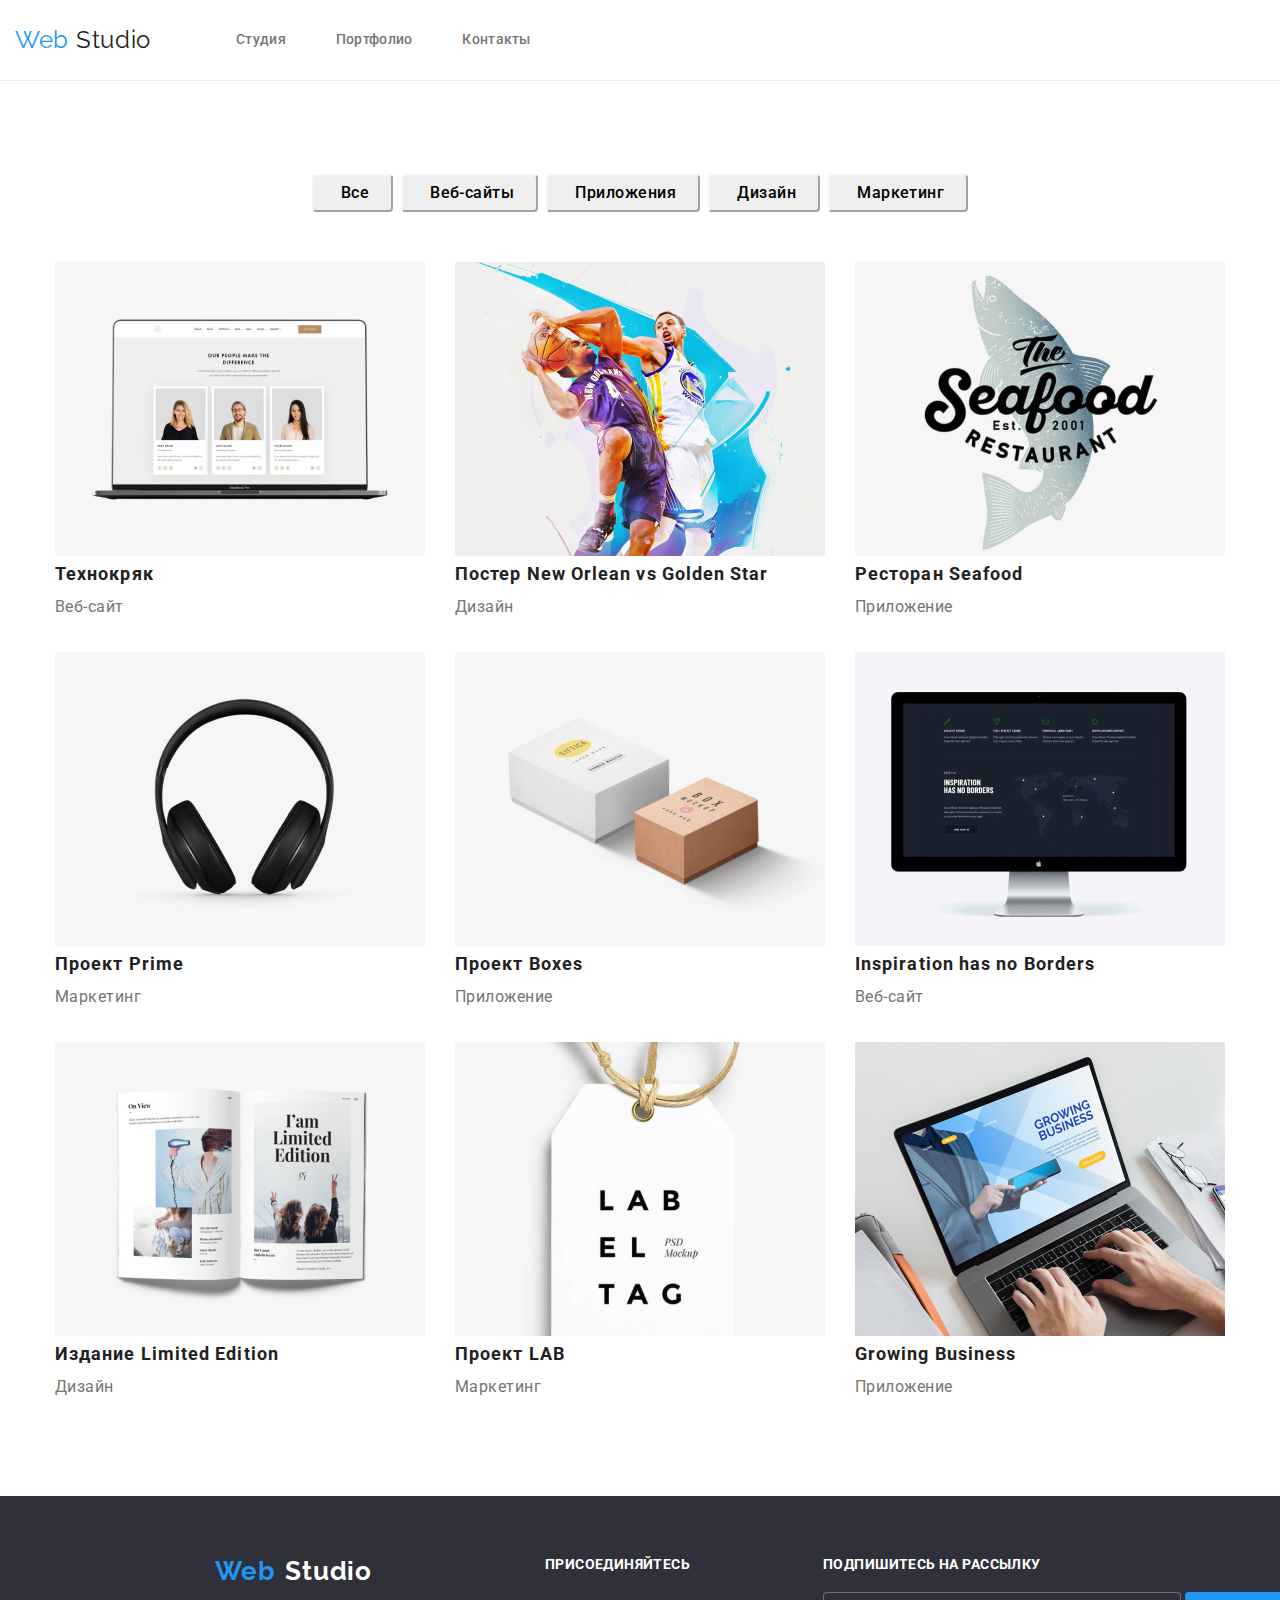
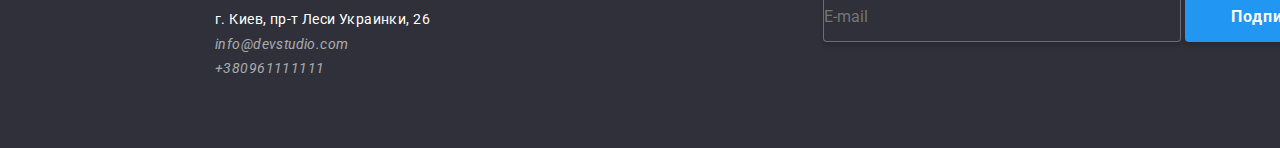
==== commit 28548336: "fin" ====
--- a/portfolio.html
+++ b/portfolio.html
@@ -10,8 +10,8 @@
 </head>
 <body> 
     <!--шапка сайта-->
-    <header class="header-navigation">
-          <nav class="navigation container">
+    <header class="header-navigation container">
+          <nav class="navigation ">
             <a class="logo link" href="./index.html" lang="en"><span class="logo-blue">Web </span>Studio</a>
               <ul class="navigation-list list">
                   <li class="navigation-list-item">
@@ -24,6 +24,7 @@
                     <a class="navigation-list-link link" href="">Контакты</a>
                   </li>
               </ul>
+            </nav>
           <div class="header-utils">
           <address class="address">
             <ul class="auth-nav list">
@@ -35,13 +36,12 @@
              </li>
            </ul>
           </address>
-          </div>
-          </nav>
+          </div> 
     </header>
     <main>
 <!--фильтр-->
     <main>
-      <section class="portfolio section">
+      <section class="portfolio container">
         <div class="portfolio-main container">
          <ul class="filtr list">
             <li class="filtr-list">
@@ -60,9 +60,11 @@
                 <button class="filtr-list-button">Маркетинг</button>
             </li>
          </ul>
+        </section>
 <!--галерея-->
+<section class="projects-works container ">
          <h2 class="main-title" hidden>Галерея</h2>
-         <ul class="galery list">
+         <ul class="galery list ">
           <li class="galery-list">
               <a class="galery-list-link link" href="">
               <img class="galery-list-img" src="./img2/img.jpg" alt="изображение людей">
--- a/css/styles.css
+++ b/css/styles.css
@@ -48,10 +48,8 @@
     /* оформление шапки */
 
     .navigation {
-    display: flex;
-    align-items: center;
-    margin-left: 200px;
-    margin-right: 200px;
+      display: flex;
+      align-items: center;
     }
 
     .navigation-list{
@@ -66,12 +64,13 @@
       border-bottom: 1px solid #ECECEC;
       margin-left: auto;
       margin-right: auto;
+      display: flex;
+     align-items: center;
+      justify-content: space-between;
       }
 
-    .header-utils {
-    margin-left: auto;
-    display: flex;
-    }
+    
+
     .auth-nav {
       display: flex;
     }
@@ -525,8 +524,9 @@
     /* оформлени портфолио фильтр */
     
   .portfolio{
-    display: inline-block;
     display: flex;
+
+
   }
    
     .filtr-list-button
@@ -548,9 +548,10 @@
   
    
     .filtr {
-      margin-bottom: 50px;
-      display: flex;
-      justify-content: center;
+    display: flex;
+    padding-top: 93px;
+    justify-content: center;
+    padding-bottom: 50px;
     }
     
 
@@ -560,10 +561,15 @@
     background-color:#2196F3
     }
     
-    .galery-list 
-    {
-    width: 380px;}
-
+    
+    .galery-list:not(:nth-last-child(-n + 3)) {
+      margin-bottom: 30px;
+     
+  }
+     
+.galery-list:not(:nth-child(3n)) {
+  margin-right: 30px;
+}
     .galery-title{
     font-weight: bold;
     font-size: 18px;
@@ -596,16 +602,13 @@
     }
     */
     
-    .galery {
-    display: flex;
-    flex-wrap: wrap;
- 
-    }
+
+
 
     .galery:nth-child(3n)
     {margin-right: 0px;}
 
-    .galery { margin-right: 30}
+    
 
     
   .social-list-icon{
@@ -619,7 +622,12 @@
   .team-icon {
     fill: #AFB1B8;
     width: 20px;
-    height: 20px;
-/**/
-
-    }      центрирование  */
+    height: 20px;}
+
+
+    .galery {
+      display: flex;
+      flex-wrap: wrap;
+     padding-bottom: 94px;
+      }
+      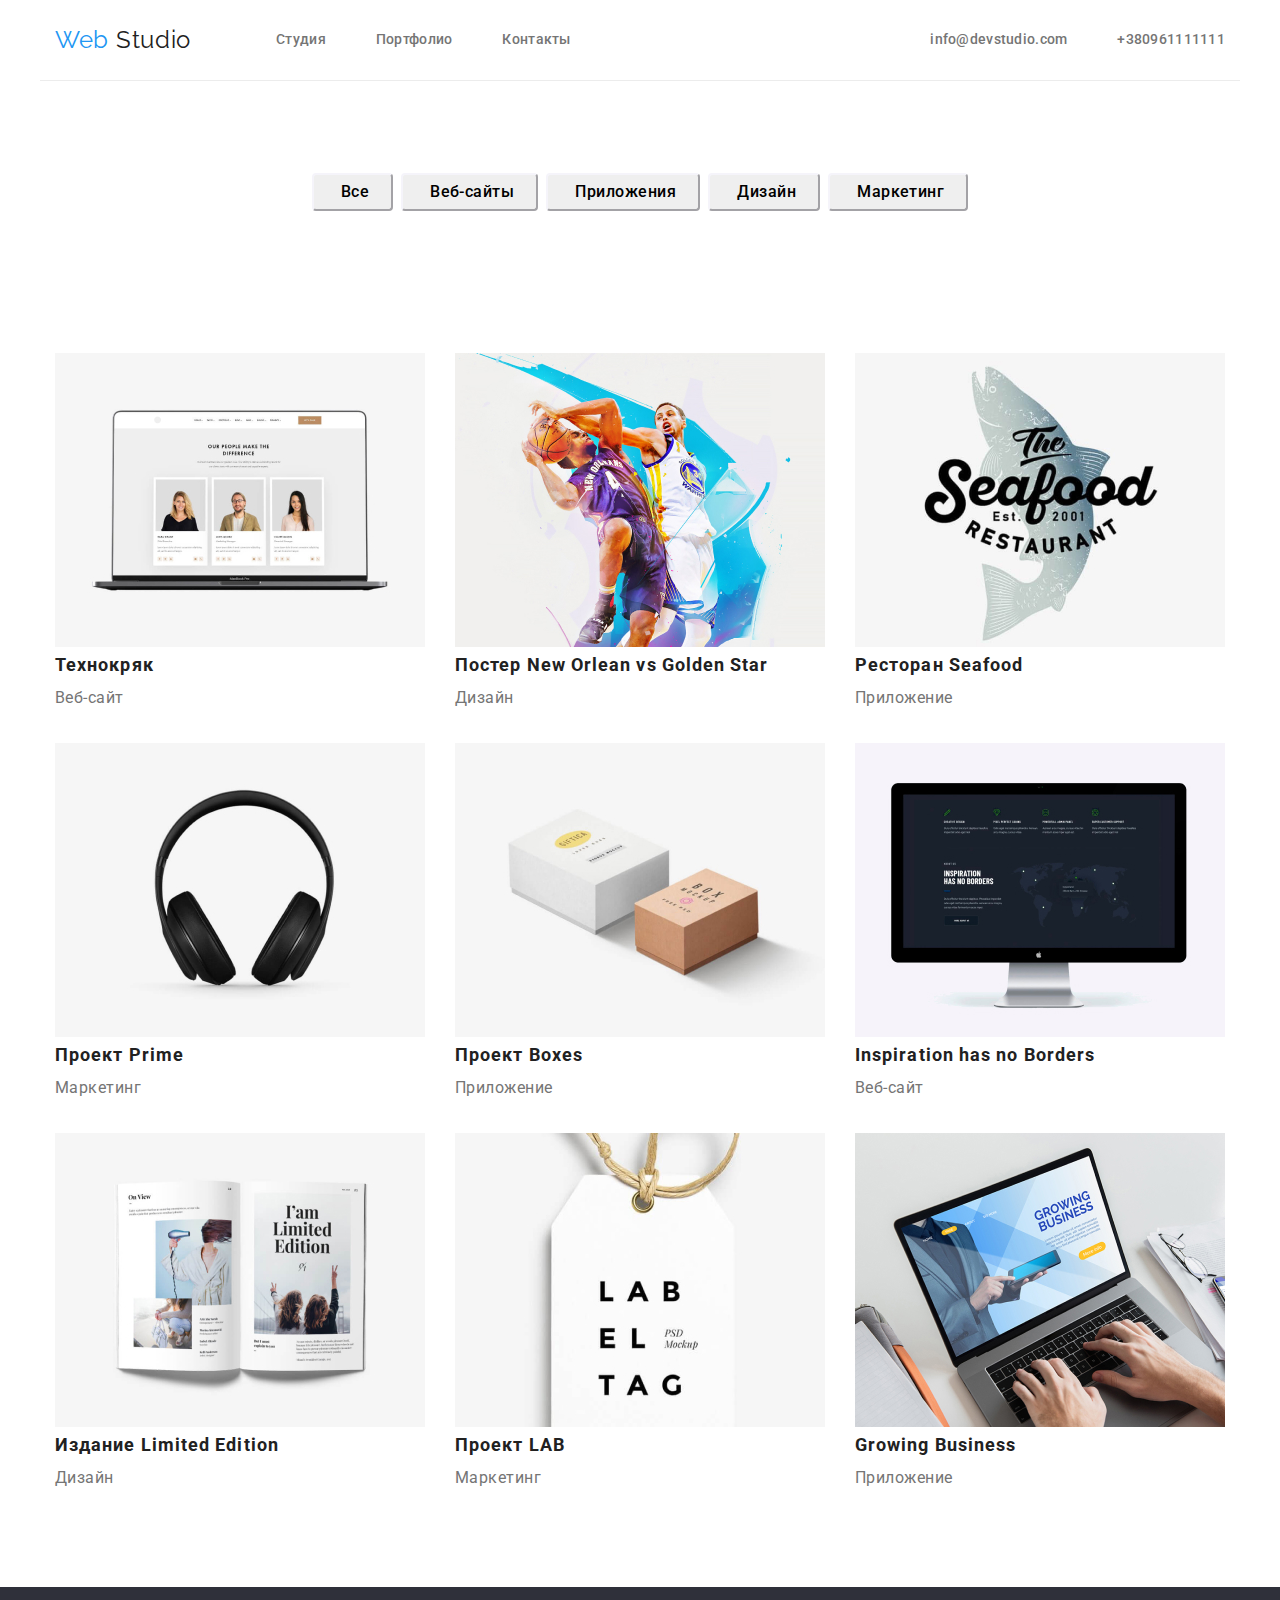
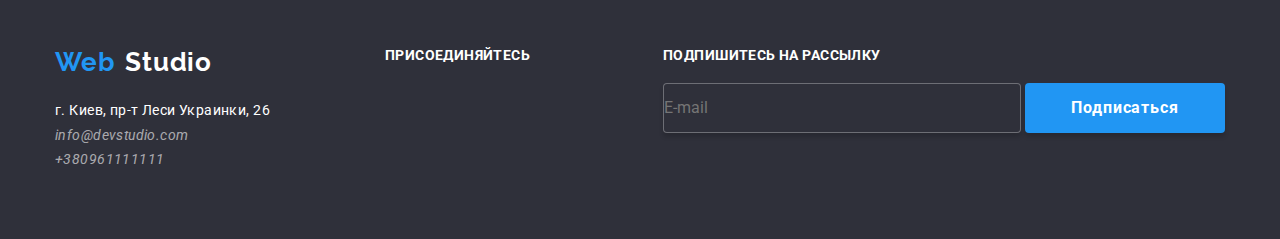
==== commit 7e80b542: "11" ====
--- a/portfolio.html
+++ b/portfolio.html
@@ -41,7 +41,7 @@
     <main>
 <!--фильтр-->
     <main>
-      <section class="portfolio container">
+      <section class="portfolio section">
         <div class="portfolio-main container">
          <ul class="filtr list">
             <li class="filtr-list">
--- a/css/styles.css
+++ b/css/styles.css
@@ -38,7 +38,12 @@
     margin-left: auto;
     margin-right: auto;
     }
-     
+     .section {
+       padding-top: 92px ;
+       padding-bottom: 92px ;
+       display: flex;
+     }
+    
    
     /*.our-team {
       background-color: #AFB1B8;
@@ -51,16 +56,15 @@
       display: flex;
       align-items: center;
     }
-
+    
     .navigation-list{
-    display: flex;
-    }
+      display: flex;
+      }
 
     .navigation-list-item:not(:last-child)
     {margin-right: 50px;}
 
     .header-navigation{  
-      width: 1600px;
       border-bottom: 1px solid #ECECEC;
       margin-left: auto;
       margin-right: auto;
@@ -68,8 +72,6 @@
      align-items: center;
       justify-content: space-between;
       }
-
-    
 
     .auth-nav {
       display: flex;
@@ -150,8 +152,7 @@
    
     /* оформлени героя */
     .main{
-    width: 1600px;
-    height: 800px;
+    height: 600px;
     background-color: #2F303A;
     }
 
@@ -183,10 +184,6 @@
     border-radius: 4px;
     border-color:#2196F3;
     }
-    .hero .container {
-      margin-bottom: 110px;
-    }
-
 
     /*для всех h2*/
     .main-title{ 
@@ -195,35 +192,22 @@
         line-height: 1.167;
         text-align: center;
         letter-spacing: 0.03em;
-        margin-bottom: 50px;
       }
 
-        
-        
-    
-    
      /* оформлени наши преимущества */ 
 
-     .about-us{
-     display: block;
-    }
-
-
+   
     .about-main{
       width: 1200px;
 
     }
      .about-us-title {
       display: flex;
-      padding-top: 94px;
-      padding-bottom: 94px;
      }
      
     .advantage:not(:last-child) {
       margin-right: 30px;}
      
-
-
       .advantage {
       width: 270px;
       height: 120px;
@@ -231,8 +215,7 @@
      }
 
     .about-us-title-list {
-      padding-top: 30px;
-      padding-bottom: 10px;
+      margin-bottom: 10px;
       font-weight: 700;
       font-size: 14px;
       line-height: 1.143;
@@ -251,15 +234,6 @@
 
     
     /* оформлени чем занимаемся */
-    .services{
-    display: inline-block;
-    display: flex;
-    text-align: center;
-    padding-bottom: 95px;
-    align-items: center;
-    justify-content:space-between ;
-    }
-    
    
 
     .our-team-box-img {
@@ -323,6 +297,7 @@
       {
       font-weight: 500;
       margin-top: 30px;
+      margin-bottom: 10px;
     }
 
     .our-team-box:not(:last-child)
@@ -331,11 +306,14 @@
      
     .our-team-box-profession {
       margin-top: 10px;
-    }
-
+      margin-bottom: 16px;
+    }
+  .social-list-item {
+padding-bottom: 24px;
+
+  }
     .our-team {
     background-color: #F5F4FA;
-    width: 1600px;
     height: 702px;
     padding-top: 94px;
     padding-bottom: 94px;
@@ -352,6 +330,8 @@
     color: #757575; 
     }
 
+   
+
     /* оформлени постоянные клиенты */
     
 
@@ -392,7 +372,6 @@
     .footer {
       background: #2F303A;
       height: 252px;
-      width: 1600px;
       margin-left: auto;
       margin-right: auto;
     }
@@ -523,11 +502,6 @@
 }
     /* оформлени портфолио фильтр */
     
-  .portfolio{
-    display: flex;
-
-
-  }
    
     .filtr-list-button
     {
@@ -549,9 +523,8 @@
    
     .filtr {
     display: flex;
-    padding-top: 93px;
     justify-content: center;
-    padding-bottom: 50px;
+    margin-bottom: 50px;
     }
     
 
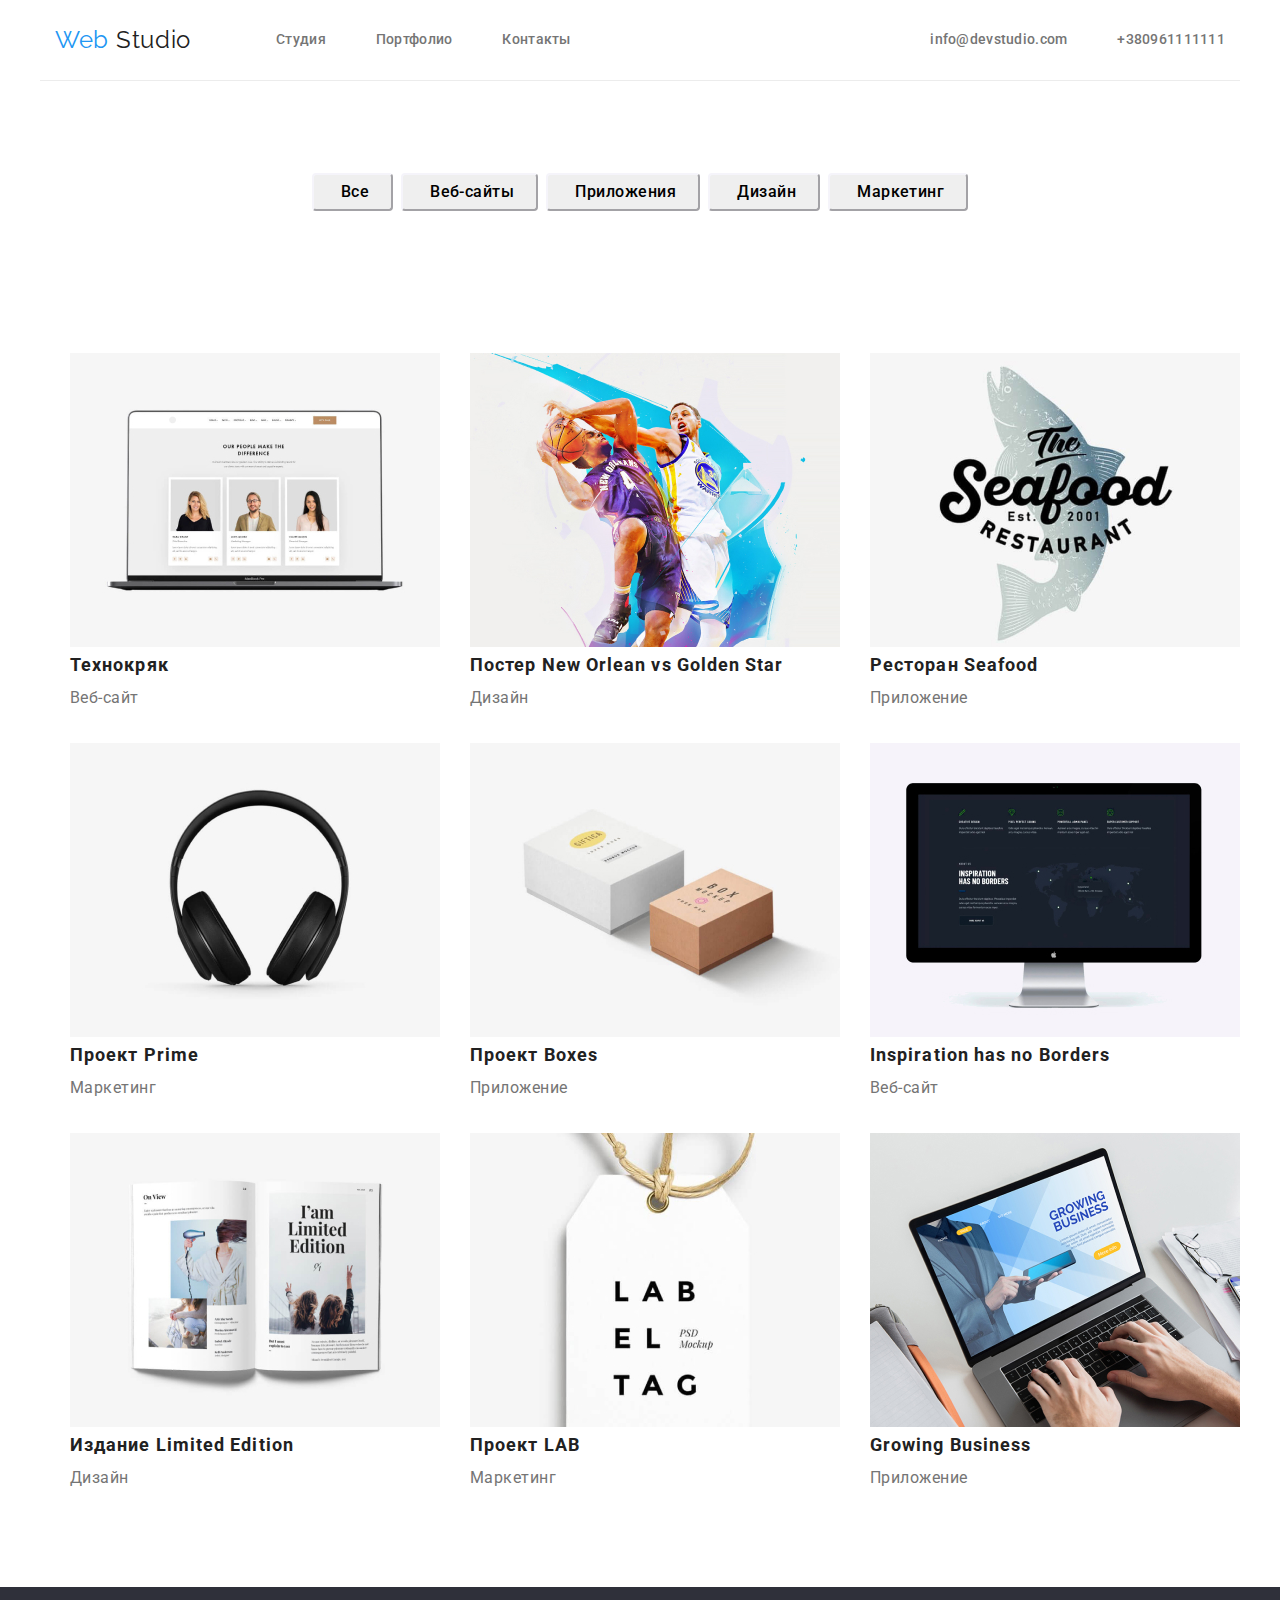
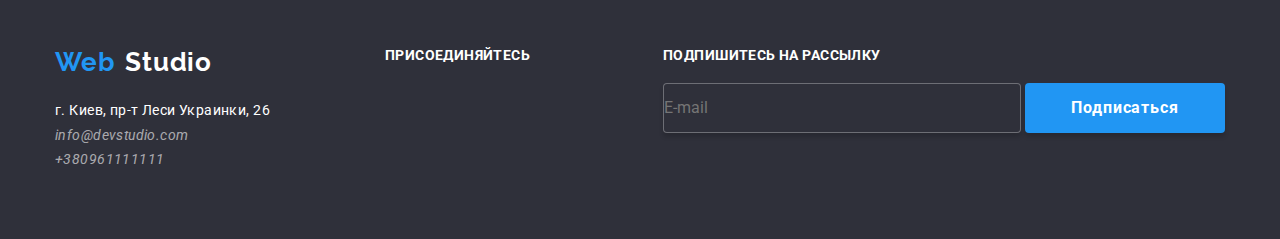
==== commit 6b667b26: "2" ====
--- a/portfolio.html
+++ b/portfolio.html
@@ -60,83 +60,81 @@
                 <button class="filtr-list-button">Маркетинг</button>
             </li>
          </ul>
+        </div>
         </section>
 <!--галерея-->
-<section class="projects-works container ">
-         <h2 class="main-title" hidden>Галерея</h2>
+         <div class="container">
          <ul class="galery list ">
-          <li class="galery-list">
+           <li class="galery-list">
               <a class="galery-list-link link" href="">
               <img class="galery-list-img" src="./img2/img.jpg" alt="изображение людей">
-            <!--
+              <!--
                 <p class="galery-list-first">
                 Технокряк это современная площадка распространения коронавируса. Компании используют эту платформу для цифрового шпионажа и атак на защищённые сервера конкурентов.
-              </p>
-            -->
+                </p>
+              -->
               <h3 class="galery-title">Технокряк</h3>
               <p class="galery-subtitle">Веб-сайт</p> 
               </a> 
-          </li>
-          <li class="galery-list">
+            </li>
+           <li class="galery-list">
             <a class="galery-list-link link" href="">
              <img class="galery-list-img" src="./img2/img1.jpg" alt="изображение играющих баскетболистов">
              <h3 class="galery-title">Постер New Orlean vs Golden Star</h3>
              <p class="galery-subtitle">Дизайн</p> 
             </a> 
-        </li>
-        <li class="galery-list">
+           </li>
+           <li class="galery-list">
             <a class="galery-list-link link" href="">
              <img class="galery-list-img" src="./img2/img2.jpg" alt="название ресторана сиафуд">
              <h3 class="galery-title">Ресторан Seafood</h3>
              <p class="galery-subtitle">Приложение</p> 
             </a> 
-        </li>
-        <li class="galery-list">
+           </li>
+           <li class="galery-list">
             <a class="galery-list-link link" href="">
              <img class="galery-list-img" src="./img2/img3.jpg" alt="изображение наушников">
              <h3 class="galery-title">Проект Prime</h3>
              <p class="galery-subtitle">Маркетинг</p>
             </a>  
-        </li>
-        <li class="galery-list">
+           </li>
+           <li class="galery-list">
             <a class="galery-list-link link" href="">
              <img class="galery-list-img" src="./img2/img4.jpg" alt="изображение двух боксов">
              <h3 class="galery-title">Проект Boxes</h3>
              <p class="galery-subtitle">Приложение</p>
             </a>  
-        </li>
-        <li class="galery-list">
+           </li>
+           <li class="galery-list">
             <a class="galery-list-link link" href="">
              <img class="galery-list-img" src="./img2/img5.jpg" alt="изображение монитора">
              <h3 class="galery-title">Inspiration has no Borders</h3>
              <p class="galery-subtitle">Веб-сайт</p> 
             </a> 
-        </li>
-        <li class="galery-list">
+           </li>
+           <li class="galery-list">
             <a class="galery-list-link link" href="">
              <img class="galery-list-img" src="./img2/img6.jpg" alt="изображение книги">
              <h3 class="galery-title">Издание Limited Edition</h3>
              <p class="galery-subtitle">Дизайн</p> 
             </a> 
-        </li>
-        <li class="galery-list">
+           </li>
+           <li class="galery-list">
             <a class="galery-list-link link" href="">
              <img class="galery-list-img" src="./img2/img7.jpg" alt="изображение бирки">
              <h3 class="galery-title">Проект LAB</h3>
              <p class="galery-subtitle">Маркетинг</p> 
             </a>
-
-        </li>
-        <li class="galery-list">
+           </li>
+           <li class="galery-list">
             <a class="galery-list-link link" href="">
              <img class="galery-list-img" src="./img2/img8.jpg" alt="фотоноутбука">
              <h3 class="galery-title">Growing Business</h3>
              <p class="galery-subtitle">Приложение</p> 
             </a> 
-        </li>
-      </ul>
-  </div>
-  </section>
+            </li>
+          </ul>
+        </div>
     </main>
 
     <footer class="footer">
--- a/css/styles.css
+++ b/css/styles.css
@@ -155,6 +155,12 @@
     height: 600px;
     background-color: #2F303A;
     }
+     
+    .main.container{
+      background: #2F303A;
+     
+    }
+
 
     .hero{
       text-align: center; 
@@ -502,6 +508,9 @@
 }
     /* оформлени портфолио фильтр */
     
+  .portfolio{
+    display: flex;
+  }
    
     .filtr-list-button
     {
@@ -537,18 +546,19 @@
     
     .galery-list:not(:nth-last-child(-n + 3)) {
       margin-bottom: 30px;
-     
-  }
-     
-.galery-list:not(:nth-child(3n)) {
-  margin-right: 30px;
+  }
+     
+     .galery-list:not(:nth-child(3n)) {
+     margin-right: 30px;
 }
+
     .galery-title{
     font-weight: bold;
     font-size: 18px;
     line-height: 2;
     letter-spacing: 0.06em;
     color: #212121;
+    
     }
     
     .galery-subtitle 
@@ -582,17 +592,15 @@
     {margin-right: 0px;}
 
     
-
-    
-  .social-list-icon{
+    .social-list-icon{
     display: flex;
     margin-top: 16px;
     margin-bottom: 24px;
     justify-content: space-around;
-  }
-    
-
-  .team-icon {
+    }
+    
+
+    .team-icon {
     fill: #AFB1B8;
     width: 20px;
     height: 20px;}
@@ -601,6 +609,8 @@
     .galery {
       display: flex;
       flex-wrap: wrap;
-     padding-bottom: 94px;
+      padding-bottom: 94px;
+      justify-content: center;
+      width: 1200px;
       }
       